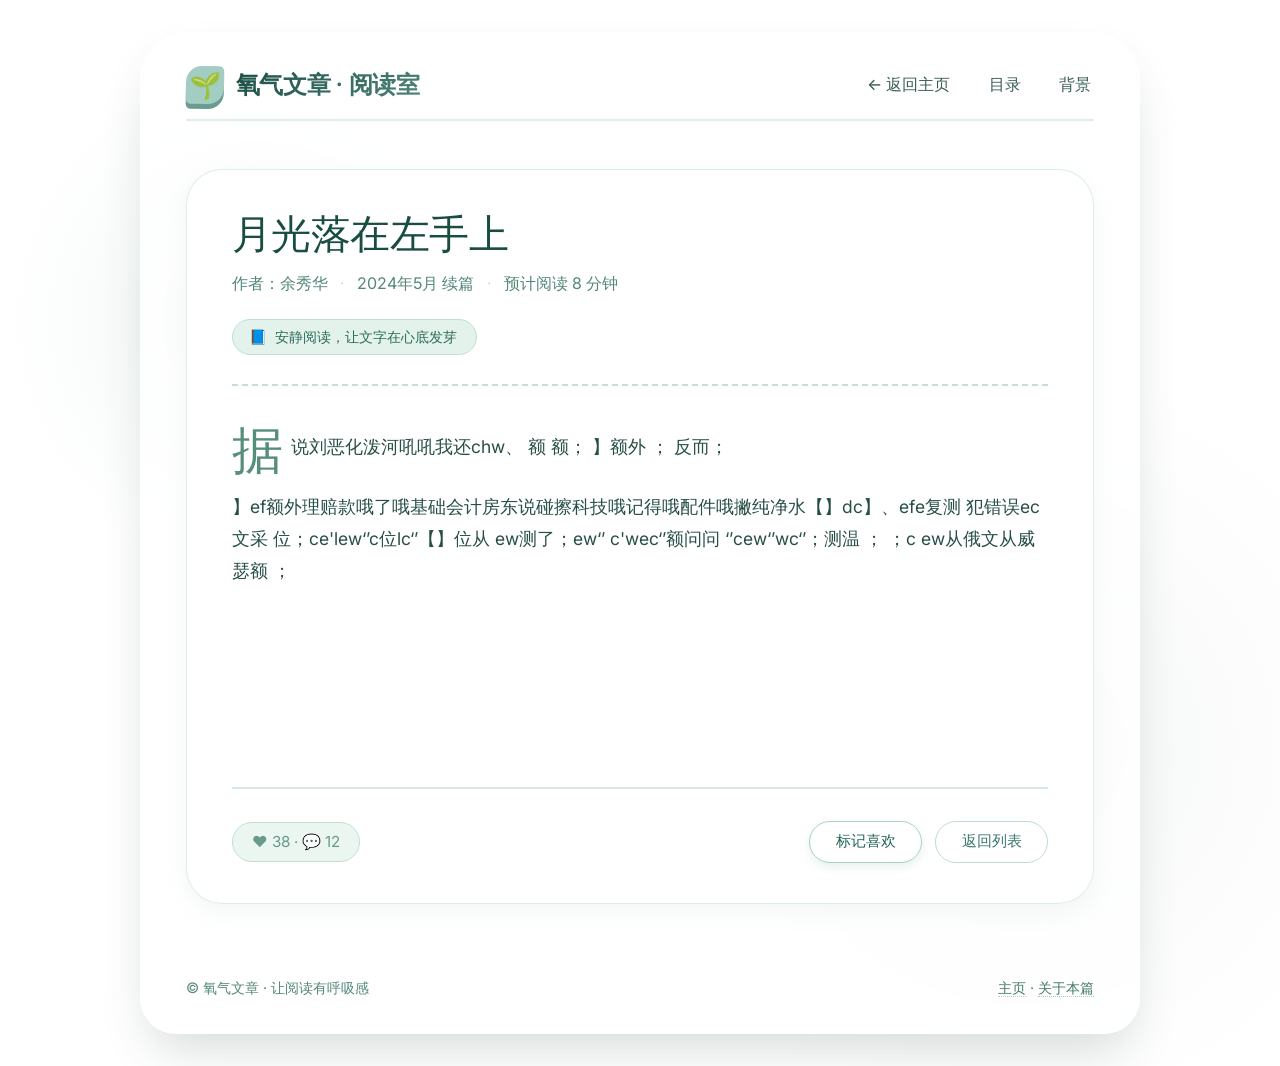
==== 1/page.html @ 75aba7bf "Add files via upload" ====
<!DOCTYPE html>
<html lang="en">
<head>
  <meta charset="UTF-8">
  <meta name="viewport" content="width=device-width, initial-scale=1.0">
  <title>氧分 · 翻页阅读</title>
  <!-- 同级的page.css -->
  <link rel="stylesheet" href="page.css">
  <!-- 字体与主页一致，保持清新感 -->
  <link rel="preconnect" href="https://fonts.googleapis.com">
  <link rel="preconnect" href="https://fonts.gstatic.com" crossorigin>
  <link href="https://fonts.googleapis.com/css2?family=Inter:opsz,wght@14..32,300..700&display=swap" rel="stylesheet">
</head>
<body>
  <div class="page-wrapper">

    <!-- 导航栏：保持与主页相似但更简化，并带返回链接 -->
    <header class="page-nav">
      <div class="logo-area">
        <div class="logo-icon" role="img" aria-label="绿叶logo">🌱</div>
        <span class="logo-text">氧气文章 · 阅读室</span>
      </div>
      <nav class="nav-links">
        <a href="../index.html">← 返回主页</a>
        <a href="#">目录</a>
        <a href="#">背景</a>
      </nav>
    </header>

    <!-- 文章卡片主容器 (类似于主页的卡片风格，但更适于阅读) -->
    <main class="reading-card">
      
      <!-- 文章元信息：标题、作者、发布时间等 (人性化细节) -->
      <div class="article-header">
        <h1 id="article-title">月光落在左手上</h1>
        <div class="byline">
          <span class="author">作者：余秀华</span>
          <span class="divider">·</span>
          <span class="publish-date">2024年5月 续篇</span>
          <span class="divider">·</span>
          <span class="read-estimate">预计阅读 8 分钟</span>
        </div>
        <!-- 一个小点缀，与主页的welcome-tag呼应 -->
        <div class="reading-tip">
          <span>📘</span> 安静阅读，让文字在心底发芽
        </div>
      </div>

      <!-- 文章主体内容：从page.txt动态载入 -->
      <div class="article-content" id="article-content">
        <!-- 加载提示（人性化设计：防止白屏焦虑） -->
        <div class="loading-placeholder" id="loadingIndicator">
          <span>🌱</span> 正在舒展文字，请稍候……
        </div>
        <!-- 实际内容将通过JS注入到这里 -->
      </div>

      <!-- 文章底部交互 (类似主页的卡片footer，增加亲切感) -->
      <div class="article-footer">
        <div class="footer-note">
          <span>❤️ 38</span> · <span>💬 12</span>
        </div>
        <div class="footer-actions">
          <button class="pill-button" id="likeButton">标记喜欢</button>
          <button class="pill-outline" onclick="window.location.href='../index.html'">返回列表</button>
        </div>
      </div>
    </main>

    <!-- 简约底部 (与主页统一) -->
    <footer class="page-footer">
      <p>© 氧气文章 · 让阅读有呼吸感</p>
      <p><a href="../index.html">主页</a> · <a href="#">关于本篇</a></p>
    </footer>
  </div>

  <!-- 读取并显示 page.txt 内容的脚本 (人性化：错误处理/优雅降级) -->
  <script>
    (function() {
      // 获取显示内容的容器和加载提示
      const contentDiv = document.getElementById('article-content');
      const loadingIndicator = document.getElementById('loadingIndicator');

      // 人性化：如果内容加载过慢，至少保留提示
      // 实际读取同目录下的 page.txt
      fetch('page.txt')
        .then(response => {
          if (!response.ok) {
            throw new Error(`无法找到文章 (${response.status})`);
          }
          return response.text();
        })
        .then(text => {
          // 移除加载提示
          if (loadingIndicator) loadingIndicator.style.display = 'none';
          
          // 将文本拆分为段落 (以空行或换行分割，保留格式)
          const paragraphs = text.split(/\n\s*\n/);  // 按空行分段，更自然
          // 如果分段很少，则按普通换行分段
          let finalParagraphs = [];
          if (paragraphs.length <= 1) {
            // 按行分割，并过滤掉空行
            finalParagraphs = text.split('\n').filter(line => line.trim() !== '');
          } else {
            finalParagraphs = paragraphs;
          }

          // 创建文档片段，逐一生成<p>，保留空行视觉节奏
          const fragment = document.createDocumentFragment();
          finalParagraphs.forEach(para => {
            if (para.trim() === '') return; // 跳过纯空行
            const p = document.createElement('p');
            p.textContent = para.trim();
            // 加入一点点人性化：首段首字下沉，用类实现（CSS已准备）
            fragment.appendChild(p);
          });

          // 若完全没有内容，显示友好提示
          if (finalParagraphs.length === 0) {
            contentDiv.innerHTML = '<p class="empty-hint">✨ 这篇文章还没有文字，或许是一片待耕种的田地。</p>';
          } else {
            contentDiv.appendChild(fragment);
          }
        })
        .catch(error => {
          // 网络错误或文件不存在：显示人性化报错，并给出示例内容 (不至于白屏)
          console.warn('读取page.txt失败，使用备用演示内容。', error);
          if (loadingIndicator) loadingIndicator.style.display = 'none';

          // 提供一段优雅的示例内容（风格与主页匹配）
          const fallbackHTML = `
            <p>我想成为那个在月光下走路的人，左脚踩着露水，右脚踏着诗句。夜晚的风从稻田里来，带着稻草人没说完的话。</p>
            <p>其实你不用急着读完。阅读就像等一朵花开，慢下来才能闻到香气。这里的文字本该从<code>page.txt</code>载入，但或许文件还在来的路上。</p>
            <p>你不妨想象一下：在一个有薄荷香的午后，你翻开一篇小说，纸页沙沙作响，故事刚刚开始……</p>
            <p class="fallback-sign">—— 氧分小记 · 临时占位，待你放上真正的故事</p>
          `;
          contentDiv.innerHTML = fallbackHTML;
        });

      // 简单的“喜欢”按钮交互 (人性化微反馈)
      document.getElementById('likeButton')?.addEventListener('click', function(e) {
        const btn = e.currentTarget;
        const originalText = btn.textContent;
        btn.textContent = '❤️ 已喜欢';
        btn.style.background = '#f0cece';
        btn.style.borderColor = '#dba6a6';
        // 2秒后恢复（但保留感觉）
        setTimeout(() => {
          btn.textContent = originalText;
          btn.style.background = '';
          btn.style.borderColor = '';
        }, 2000);
      });

    })();
  </script>
</body>
</html>
---- 1/page.css ----
/* page.css — 专为小说阅读页设计，与主页风格无缝衔接，并优化阅读体验 */
* {
  margin: 0;
  padding: 0;
  box-sizing: border-box;
}

body {
  background: linear-gradient(145deg, #f0f7f4 0%, #e9f2ef 100%);
  background-image: 
    radial-gradient(circle at 20% 30%, rgba(165, 201, 191, 0.15) 0%, transparent 20%),
    radial-gradient(circle at 80% 70%, rgba(214, 226, 217, 0.25) 0%, transparent 30%);
  font-family: 'Inter', system-ui, -apple-system, BlinkMacSystemFont, 'Segoe UI', Roboto, sans-serif;
  color: #1f3b3a;
  line-height: 1.7;
  min-height: 100vh;
  padding: 2rem 1rem;
  display: flex;
  flex-direction: column;
  align-items: center;
}

/* 主容器 — 延续半透明白色磨砂 */
.page-wrapper {
  max-width: 1000px;        /* 稍窄，更适合阅读 */
  width: 100%;
  background: rgba(255, 255, 255, 0.7);
  backdrop-filter: blur(2px);
  border-radius: 48px 48px 36px 36px;
  box-shadow: 0 25px 50px -12px rgba(45, 70, 66, 0.2);
  padding: 2rem 2.8rem;
  border: 1px solid rgba(255, 255, 255, 0.6);
  transition: box-shadow 0.3s ease;
}

.page-wrapper:hover {
  box-shadow: 0 30px 60px -10px rgba(50, 90, 80, 0.2);
}

a {
  text-decoration: none;
  color: inherit;
  transition: all 0.2s ease;
}

/* ---------- 导航 (与主页相似但更紧凑) ---------- */
.page-nav {
  display: flex;
  justify-content: space-between;
  align-items: center;
  flex-wrap: wrap;
  gap: 1rem 2rem;
  margin-bottom: 3rem;
  padding-bottom: 0.8rem;
  border-bottom: 2px solid rgba(183, 210, 197, 0.4);
}

.logo-area {
  display: flex;
  align-items: center;
  gap: 0.75rem;
}

.logo-icon {
  background: #a3cdc3;
  width: 38px;
  height: 38px;
  border-radius: 16px 5px 16px 5px;
  display: flex;
  align-items: center;
  justify-content: center;
  font-size: 1.6rem;
  transform: rotate(1deg);
  box-shadow: 0 5px 0 #6b9c8f;
  transition: transform 0.25s ease;
}

.logo-icon:hover {
  transform: rotate(0deg) scale(1.02);
}

.logo-text {
  font-weight: 600;
  font-size: 1.5rem;
  letter-spacing: -0.3px;
  background: linear-gradient(135deg, #1a4d46 0%, #50857a 100%);
  -webkit-background-clip: text;
  background-clip: text;
  -webkit-text-fill-color: transparent;
}

.nav-links {
  display: flex;
  gap: 2rem;
  font-weight: 480;
}

.nav-links a {
  font-size: 1rem;
  padding: 0.3rem 0.2rem;
  border-bottom: 2px solid transparent;
  color: #3b5e58;
}

.nav-links a:hover {
  border-bottom-color: #a3cdc3;
  color: #1f4a41;
  transform: translateY(-1px);
}

/* ---------- 阅读卡片 (核心) ---------- */
.reading-card {
  background: rgba(255, 255, 255, 0.8);
  border-radius: 36px;
  padding: 2.5rem 2.8rem;
  box-shadow: 0 8px 22px rgba(140, 180, 165, 0.1);
  backdrop-filter: blur(2px);
  border: 1px solid rgba(210, 235, 220, 0.8);
  transition: box-shadow 0.3s;
}

.reading-card:hover {
  box-shadow: 0 20px 35px -8px rgba(70, 120, 100, 0.2);
}

/* 文章头部 */
.article-header {
  margin-bottom: 2.8rem;
  border-bottom: 2px dashed #c6dfd2;
  padding-bottom: 1.8rem;
}

.article-header h1 {
  font-size: 2.5rem;
  font-weight: 580;
  color: #1a4d42;
  letter-spacing: -0.5px;
  line-height: 1.2;
  margin-bottom: 0.75rem;
}

.byline {
  display: flex;
  flex-wrap: wrap;
  align-items: center;
  gap: 0.3rem 0.8rem;
  color: #54877a;
  font-size: 1rem;
  margin-bottom: 1.4rem;
}

.divider {
  color: #b0cfc0;
  font-weight: 300;
}

.reading-tip {
  background: #e3f2eb;
  border-radius: 40px;
  padding: 0.3rem 1.2rem 0.3rem 1rem;
  display: inline-flex;
  align-items: center;
  gap: 0.5rem;
  font-size: 0.9rem;
  color: #2e6d5d;
  border: 1px solid #bde0d2;
}

/* 文章内容区域 — 主要阅读区 */
.article-content {
  font-size: 1.1rem;
  line-height: 1.8;
  color: #284f47;
  min-height: 300px;
}

/* 加载占位符 */
.loading-placeholder {
  display: flex;
  align-items: center;
  gap: 0.8rem;
  color: #6e9f90;
  font-size: 1.1rem;
  padding: 3rem 1rem;
  justify-content: center;
  background: #f0faf5;
  border-radius: 40px;
  animation: softPulse 1.8s infinite ease-in-out;
}

@keyframes softPulse {
  0% { opacity: 0.7; }
  50% { opacity: 1; }
  100% { opacity: 0.7; }
}

/* 文章段落排版 */
.article-content p {
  margin-bottom: 1.8rem;
  text-align: left;
  word-break: break-word;
}

/* 首段首字下沉 (增强阅读仪式感) */
.article-content p:first-of-type::first-letter {
  font-size: 3.2rem;
  float: left;
  line-height: 0.8;
  margin-right: 0.5rem;
  color: #568d7b;
  font-weight: 500;
  font-family: 'Times New Roman', serif;
}

/* 备用的空状态/错误提示 */
.empty-hint,
.fallback-sign {
  color: #618f82;
  font-style: italic;
  background: #ecf6f1;
  padding: 2rem;
  border-radius: 30px;
  text-align: center;
  border: 1px dashed #b0d5c3;
}

.fallback-sign {
  margin-top: 2rem;
  font-size: 0.95rem;
}

/* 文章底部 */
.article-footer {
  margin-top: 3.5rem;
  padding-top: 2rem;
  border-top: 2px solid #d4eadf;
  display: flex;
  justify-content: space-between;
  align-items: center;
  flex-wrap: wrap;
  gap: 1.2rem;
}

.footer-note {
  color: #679b8b;
  background: #ecf6f1;
  padding: 0.4rem 1.2rem;
  border-radius: 60px;
  font-size: 0.95rem;
  border: 1px solid #bfdfd2;
}

.footer-actions {
  display: flex;
  gap: 0.8rem;
}

/* 按钮风格 (与主页pill-button一致，增加outline变体) */
.pill-button {
  background: white;
  border: none;
  padding: 0.6rem 1.6rem;
  border-radius: 60px;
  font-size: 0.95rem;
  color: #236458;
  font-weight: 520;
  box-shadow: 0 4px 10px rgba(102, 151, 132, 0.15);
  border: 1.5px solid #a7d2c2;
  cursor: pointer;
  transition: all 0.2s;
}

.pill-button:hover {
  background: #ecf9f2;
  box-shadow: 0 8px 18px -6px #679f8e;
  transform: scale(1.02);
}

.pill-outline {
  background: transparent;
  border: 1.5px solid #c0dbd0;
  padding: 0.6rem 1.6rem;
  border-radius: 60px;
  font-size: 0.95rem;
  color: #3b7869;
  font-weight: 500;
  cursor: pointer;
  transition: all 0.2s;
}

.pill-outline:hover {
  background: #f0faf5;
  border-color: #7cb9a5;
  color: #1e5a4b;
}

/* 页脚 */
.page-footer {
  margin-top: 3rem;
  display: flex;
  justify-content: space-between;
  align-items: center;
  flex-wrap: wrap;
  gap: 1rem;
  font-size: 0.9rem;
  color: #55887b;
  padding-top: 1.5rem;
}

.page-footer a {
  color: #437a6b;
  border-bottom: 1px dotted #acd0c2;
}

.page-footer a:hover {
  color: #1a5445;
  border-bottom-color: #1a5445;
}

/* 响应式调整 */
@media (max-width: 700px) {
  .page-wrapper {
    padding: 1.2rem 1.2rem;
    border-radius: 32px;
  }
  .reading-card {
    padding: 1.8rem 1.5rem;
  }
  .article-header h1 {
    font-size: 2rem;
  }
  .byline {
    flex-direction: column;
    align-items: start;
    gap: 0.2rem;
  }
  .divider {
    display: none;
  }
}
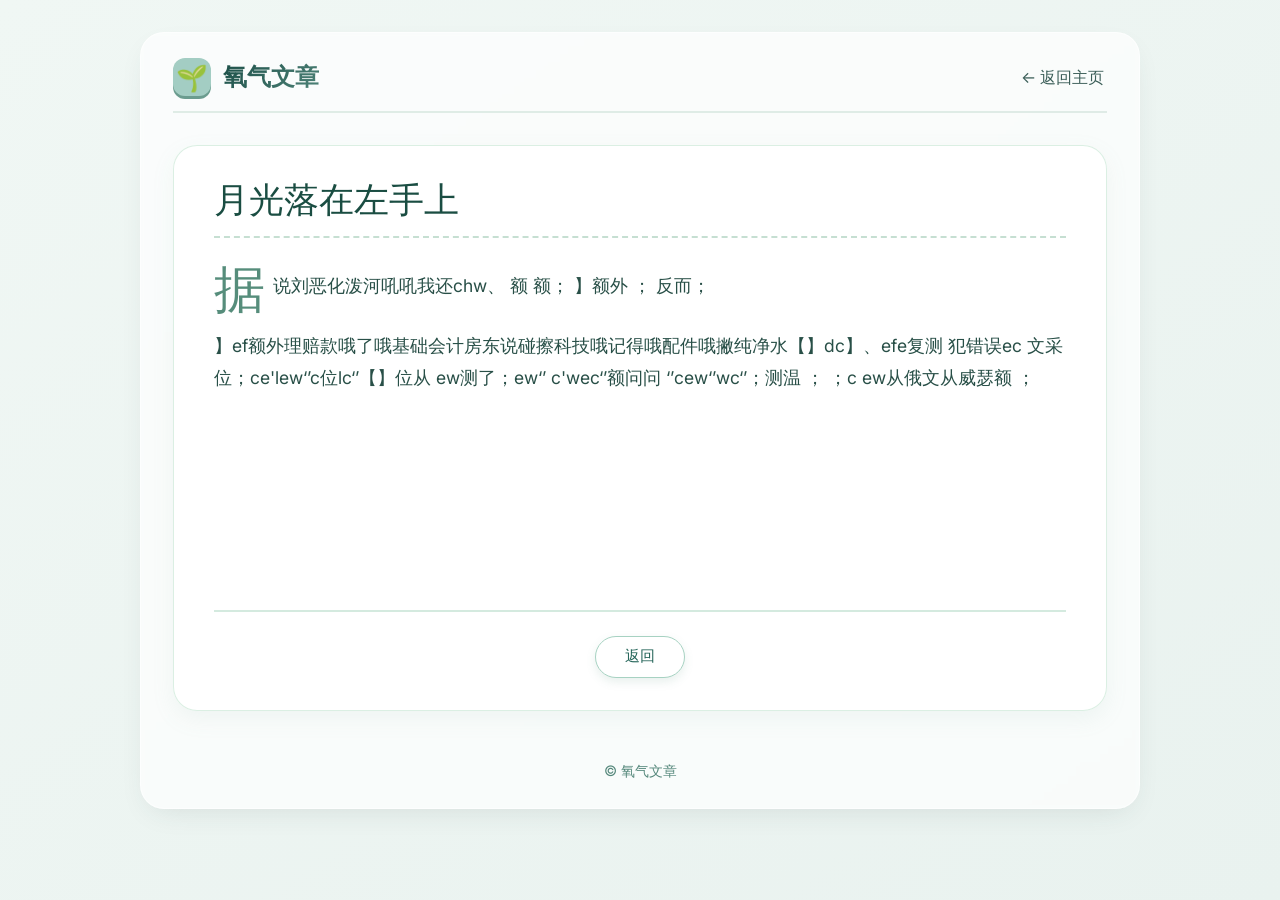
==== commit dd4e3bdb: "Add files via upload" ====
--- a/1/page.html
+++ b/1/page.html
@@ -1,157 +1,94 @@
 <!DOCTYPE html>
-<html lang="en">
+<html lang="zh-CN">
 <head>
   <meta charset="UTF-8">
   <meta name="viewport" content="width=device-width, initial-scale=1.0">
-  <title>氧分 · 翻页阅读</title>
-  <!-- 同级的page.css -->
+  <title>氧分 · 阅读</title>
   <link rel="stylesheet" href="page.css">
-  <!-- 字体与主页一致，保持清新感 -->
   <link rel="preconnect" href="https://fonts.googleapis.com">
   <link rel="preconnect" href="https://fonts.gstatic.com" crossorigin>
   <link href="https://fonts.googleapis.com/css2?family=Inter:opsz,wght@14..32,300..700&display=swap" rel="stylesheet">
 </head>
 <body>
   <div class="page-wrapper">
-
-    <!-- 导航栏：保持与主页相似但更简化，并带返回链接 -->
+    <!-- 简化导航：仅保留logo和返回主页 -->
     <header class="page-nav">
       <div class="logo-area">
         <div class="logo-icon" role="img" aria-label="绿叶logo">🌱</div>
-        <span class="logo-text">氧气文章 · 阅读室</span>
+        <span class="logo-text">氧气文章</span>
       </div>
       <nav class="nav-links">
         <a href="../index.html">← 返回主页</a>
-        <a href="#">目录</a>
-        <a href="#">背景</a>
       </nav>
     </header>
 
-    <!-- 文章卡片主容器 (类似于主页的卡片风格，但更适于阅读) -->
+    <!-- 核心阅读区域 -->
     <main class="reading-card">
-      
-      <!-- 文章元信息：标题、作者、发布时间等 (人性化细节) -->
+      <!-- 简化文章头部：仅保留标题 -->
       <div class="article-header">
         <h1 id="article-title">月光落在左手上</h1>
-        <div class="byline">
-          <span class="author">作者：余秀华</span>
-          <span class="divider">·</span>
-          <span class="publish-date">2024年5月 续篇</span>
-          <span class="divider">·</span>
-          <span class="read-estimate">预计阅读 8 分钟</span>
-        </div>
-        <!-- 一个小点缀，与主页的welcome-tag呼应 -->
-        <div class="reading-tip">
-          <span>📘</span> 安静阅读，让文字在心底发芽
+      </div>
+
+      <!-- 文章内容区 -->
+      <div class="article-content" id="article-content">
+        <div class="loading-placeholder" id="loadingIndicator">
+          <span>🌱</span> 加载中...
         </div>
       </div>
 
-      <!-- 文章主体内容：从page.txt动态载入 -->
-      <div class="article-content" id="article-content">
-        <!-- 加载提示（人性化设计：防止白屏焦虑） -->
-        <div class="loading-placeholder" id="loadingIndicator">
-          <span>🌱</span> 正在舒展文字，请稍候……
-        </div>
-        <!-- 实际内容将通过JS注入到这里 -->
-      </div>
-
-      <!-- 文章底部交互 (类似主页的卡片footer，增加亲切感) -->
+      <!-- 简化底部：仅保留返回按钮 -->
       <div class="article-footer">
-        <div class="footer-note">
-          <span>❤️ 38</span> · <span>💬 12</span>
-        </div>
         <div class="footer-actions">
-          <button class="pill-button" id="likeButton">标记喜欢</button>
-          <button class="pill-outline" onclick="window.location.href='../index.html'">返回列表</button>
+          <button class="pill-button" onclick="window.location.href='../index.html'">返回</button>
         </div>
       </div>
     </main>
 
-    <!-- 简约底部 (与主页统一) -->
+    <!-- 极简页脚 -->
     <footer class="page-footer">
-      <p>© 氧气文章 · 让阅读有呼吸感</p>
-      <p><a href="../index.html">主页</a> · <a href="#">关于本篇</a></p>
+      <p>© 氧气文章</p>
     </footer>
   </div>
 
-  <!-- 读取并显示 page.txt 内容的脚本 (人性化：错误处理/优雅降级) -->
+  <!-- 简化版加载脚本：仅保留核心文本加载功能 -->
   <script>
     (function() {
-      // 获取显示内容的容器和加载提示
       const contentDiv = document.getElementById('article-content');
       const loadingIndicator = document.getElementById('loadingIndicator');
 
-      // 人性化：如果内容加载过慢，至少保留提示
-      // 实际读取同目录下的 page.txt
+      // 加载page.txt内容
       fetch('page.txt')
         .then(response => {
-          if (!response.ok) {
-            throw new Error(`无法找到文章 (${response.status})`);
-          }
+          if (!response.ok) throw new Error('内容加载失败');
           return response.text();
         })
         .then(text => {
-          // 移除加载提示
-          if (loadingIndicator) loadingIndicator.style.display = 'none';
+          loadingIndicator.style.display = 'none';
           
-          // 将文本拆分为段落 (以空行或换行分割，保留格式)
-          const paragraphs = text.split(/\n\s*\n/);  // 按空行分段，更自然
-          // 如果分段很少，则按普通换行分段
-          let finalParagraphs = [];
-          if (paragraphs.length <= 1) {
-            // 按行分割，并过滤掉空行
-            finalParagraphs = text.split('\n').filter(line => line.trim() !== '');
-          } else {
-            finalParagraphs = paragraphs;
+          // 文本分段处理
+          const paragraphs = text.split(/\n\s*\n/).length > 1 
+            ? text.split(/\n\s*\n/) 
+            : text.split('\n').filter(line => line.trim() !== '');
+
+          if (paragraphs.length === 0) {
+            contentDiv.innerHTML = '<p class="empty-hint">暂无内容</p>';
+            return;
           }
 
-          // 创建文档片段，逐一生成<p>，保留空行视觉节奏
           const fragment = document.createDocumentFragment();
-          finalParagraphs.forEach(para => {
-            if (para.trim() === '') return; // 跳过纯空行
+          paragraphs.forEach(para => {
+            if (para.trim() === '') return;
             const p = document.createElement('p');
             p.textContent = para.trim();
-            // 加入一点点人性化：首段首字下沉，用类实现（CSS已准备）
             fragment.appendChild(p);
           });
-
-          // 若完全没有内容，显示友好提示
-          if (finalParagraphs.length === 0) {
-            contentDiv.innerHTML = '<p class="empty-hint">✨ 这篇文章还没有文字，或许是一片待耕种的田地。</p>';
-          } else {
-            contentDiv.appendChild(fragment);
-          }
+          contentDiv.appendChild(fragment);
         })
         .catch(error => {
-          // 网络错误或文件不存在：显示人性化报错，并给出示例内容 (不至于白屏)
-          console.warn('读取page.txt失败，使用备用演示内容。', error);
-          if (loadingIndicator) loadingIndicator.style.display = 'none';
-
-          // 提供一段优雅的示例内容（风格与主页匹配）
-          const fallbackHTML = `
-            <p>我想成为那个在月光下走路的人，左脚踩着露水，右脚踏着诗句。夜晚的风从稻田里来，带着稻草人没说完的话。</p>
-            <p>其实你不用急着读完。阅读就像等一朵花开，慢下来才能闻到香气。这里的文字本该从<code>page.txt</code>载入，但或许文件还在来的路上。</p>
-            <p>你不妨想象一下：在一个有薄荷香的午后，你翻开一篇小说，纸页沙沙作响，故事刚刚开始……</p>
-            <p class="fallback-sign">—— 氧分小记 · 临时占位，待你放上真正的故事</p>
-          `;
-          contentDiv.innerHTML = fallbackHTML;
+          console.warn(error);
+          loadingIndicator.style.display = 'none';
+          contentDiv.innerHTML = '<p class="empty-hint">内容加载失败</p>';
         });
-
-      // 简单的“喜欢”按钮交互 (人性化微反馈)
-      document.getElementById('likeButton')?.addEventListener('click', function(e) {
-        const btn = e.currentTarget;
-        const originalText = btn.textContent;
-        btn.textContent = '❤️ 已喜欢';
-        btn.style.background = '#f0cece';
-        btn.style.borderColor = '#dba6a6';
-        // 2秒后恢复（但保留感觉）
-        setTimeout(() => {
-          btn.textContent = originalText;
-          btn.style.background = '';
-          btn.style.borderColor = '';
-        }, 2000);
-      });
-
     })();
   </script>
 </body>
--- a/1/page.css
+++ b/1/page.css
@@ -1,4 +1,4 @@
-/* page.css — 专为小说阅读页设计，与主页风格无缝衔接，并优化阅读体验 */
+/* 基础重置 & 核心样式保留 */
 * {
   margin: 0;
   padding: 0;
@@ -7,9 +7,6 @@
 
 body {
   background: linear-gradient(145deg, #f0f7f4 0%, #e9f2ef 100%);
-  background-image: 
-    radial-gradient(circle at 20% 30%, rgba(165, 201, 191, 0.15) 0%, transparent 20%),
-    radial-gradient(circle at 80% 70%, rgba(214, 226, 217, 0.25) 0%, transparent 30%);
   font-family: 'Inter', system-ui, -apple-system, BlinkMacSystemFont, 'Segoe UI', Roboto, sans-serif;
   color: #1f3b3a;
   line-height: 1.7;
@@ -20,37 +17,24 @@
   align-items: center;
 }
 
-/* 主容器 — 延续半透明白色磨砂 */
+/* 主容器：保留核心视觉风格，简化圆角/阴影 */
 .page-wrapper {
-  max-width: 1000px;        /* 稍窄，更适合阅读 */
+  max-width: 1000px;
   width: 100%;
   background: rgba(255, 255, 255, 0.7);
   backdrop-filter: blur(2px);
-  border-radius: 48px 48px 36px 36px;
-  box-shadow: 0 25px 50px -12px rgba(45, 70, 66, 0.2);
-  padding: 2rem 2.8rem;
+  border-radius: 24px;
+  box-shadow: 0 10px 30px -12px rgba(45, 70, 66, 0.15);
+  padding: 1.5rem 2rem;
   border: 1px solid rgba(255, 255, 255, 0.6);
-  transition: box-shadow 0.3s ease;
-}
-
-.page-wrapper:hover {
-  box-shadow: 0 30px 60px -10px rgba(50, 90, 80, 0.2);
-}
-
-a {
-  text-decoration: none;
-  color: inherit;
-  transition: all 0.2s ease;
-}
-
-/* ---------- 导航 (与主页相似但更紧凑) ---------- */
+}
+
+/* 简化导航 */
 .page-nav {
   display: flex;
   justify-content: space-between;
   align-items: center;
-  flex-wrap: wrap;
-  gap: 1rem 2rem;
-  margin-bottom: 3rem;
+  margin-bottom: 2rem;
   padding-bottom: 0.8rem;
   border-bottom: 2px solid rgba(183, 210, 197, 0.4);
 }
@@ -65,108 +49,61 @@
   background: #a3cdc3;
   width: 38px;
   height: 38px;
-  border-radius: 16px 5px 16px 5px;
+  border-radius: 12px;
   display: flex;
   align-items: center;
   justify-content: center;
   font-size: 1.6rem;
-  transform: rotate(1deg);
-  box-shadow: 0 5px 0 #6b9c8f;
-  transition: transform 0.25s ease;
-}
-
-.logo-icon:hover {
-  transform: rotate(0deg) scale(1.02);
+  box-shadow: 0 3px 0 #6b9c8f;
 }
 
 .logo-text {
   font-weight: 600;
   font-size: 1.5rem;
-  letter-spacing: -0.3px;
   background: linear-gradient(135deg, #1a4d46 0%, #50857a 100%);
   -webkit-background-clip: text;
   background-clip: text;
   -webkit-text-fill-color: transparent;
 }
 
-.nav-links {
-  display: flex;
-  gap: 2rem;
-  font-weight: 480;
-}
-
 .nav-links a {
+  text-decoration: none;
+  color: #3b5e58;
   font-size: 1rem;
   padding: 0.3rem 0.2rem;
   border-bottom: 2px solid transparent;
-  color: #3b5e58;
 }
 
 .nav-links a:hover {
   border-bottom-color: #a3cdc3;
   color: #1f4a41;
-  transform: translateY(-1px);
-}
-
-/* ---------- 阅读卡片 (核心) ---------- */
+}
+
+/* 核心阅读卡片 */
 .reading-card {
   background: rgba(255, 255, 255, 0.8);
-  border-radius: 36px;
-  padding: 2.5rem 2.8rem;
+  border-radius: 24px;
+  padding: 2rem 2.5rem;
   box-shadow: 0 8px 22px rgba(140, 180, 165, 0.1);
   backdrop-filter: blur(2px);
   border: 1px solid rgba(210, 235, 220, 0.8);
-  transition: box-shadow 0.3s;
-}
-
-.reading-card:hover {
-  box-shadow: 0 20px 35px -8px rgba(70, 120, 100, 0.2);
-}
-
-/* 文章头部 */
+}
+
+/* 简化文章头部 */
 .article-header {
-  margin-bottom: 2.8rem;
+  margin-bottom: 2rem;
+  padding-bottom: 1rem;
   border-bottom: 2px dashed #c6dfd2;
-  padding-bottom: 1.8rem;
 }
 
 .article-header h1 {
-  font-size: 2.5rem;
+  font-size: 2.2rem;
   font-weight: 580;
   color: #1a4d42;
-  letter-spacing: -0.5px;
   line-height: 1.2;
-  margin-bottom: 0.75rem;
-}
-
-.byline {
-  display: flex;
-  flex-wrap: wrap;
-  align-items: center;
-  gap: 0.3rem 0.8rem;
-  color: #54877a;
-  font-size: 1rem;
-  margin-bottom: 1.4rem;
-}
-
-.divider {
-  color: #b0cfc0;
-  font-weight: 300;
-}
-
-.reading-tip {
-  background: #e3f2eb;
-  border-radius: 40px;
-  padding: 0.3rem 1.2rem 0.3rem 1rem;
-  display: inline-flex;
-  align-items: center;
-  gap: 0.5rem;
-  font-size: 0.9rem;
-  color: #2e6d5d;
-  border: 1px solid #bde0d2;
-}
-
-/* 文章内容区域 — 主要阅读区 */
+}
+
+/* 文章内容区 */
 .article-content {
   font-size: 1.1rem;
   line-height: 1.8;
@@ -174,7 +111,7 @@
   min-height: 300px;
 }
 
-/* 加载占位符 */
+/* 加载提示 */
 .loading-placeholder {
   display: flex;
   align-items: center;
@@ -184,7 +121,7 @@
   padding: 3rem 1rem;
   justify-content: center;
   background: #f0faf5;
-  border-radius: 40px;
+  border-radius: 20px;
   animation: softPulse 1.8s infinite ease-in-out;
 }
 
@@ -194,14 +131,14 @@
   100% { opacity: 0.7; }
 }
 
-/* 文章段落排版 */
+/* 段落样式 */
 .article-content p {
   margin-bottom: 1.8rem;
   text-align: left;
   word-break: break-word;
 }
 
-/* 首段首字下沉 (增强阅读仪式感) */
+/* 首字下沉保留（核心阅读体验） */
 .article-content p:first-of-type::first-letter {
   font-size: 3.2rem;
   float: left;
@@ -212,54 +149,29 @@
   font-family: 'Times New Roman', serif;
 }
 
-/* 备用的空状态/错误提示 */
-.empty-hint,
-.fallback-sign {
+/* 空状态提示 */
+.empty-hint {
   color: #618f82;
-  font-style: italic;
   background: #ecf6f1;
   padding: 2rem;
-  border-radius: 30px;
+  border-radius: 20px;
   text-align: center;
   border: 1px dashed #b0d5c3;
 }
 
-.fallback-sign {
-  margin-top: 2rem;
-  font-size: 0.95rem;
-}
-
-/* 文章底部 */
+/* 简化底部按钮 */
 .article-footer {
-  margin-top: 3.5rem;
-  padding-top: 2rem;
+  margin-top: 2.5rem;
+  padding-top: 1.5rem;
   border-top: 2px solid #d4eadf;
   display: flex;
-  justify-content: space-between;
-  align-items: center;
-  flex-wrap: wrap;
-  gap: 1.2rem;
-}
-
-.footer-note {
-  color: #679b8b;
-  background: #ecf6f1;
-  padding: 0.4rem 1.2rem;
-  border-radius: 60px;
-  font-size: 0.95rem;
-  border: 1px solid #bfdfd2;
-}
-
-.footer-actions {
-  display: flex;
-  gap: 0.8rem;
-}
-
-/* 按钮风格 (与主页pill-button一致，增加outline变体) */
+  justify-content: center;
+}
+
 .pill-button {
   background: white;
   border: none;
-  padding: 0.6rem 1.6rem;
+  padding: 0.6rem 1.8rem;
   border-radius: 60px;
   font-size: 0.95rem;
   color: #236458;
@@ -276,65 +188,25 @@
   transform: scale(1.02);
 }
 
-.pill-outline {
-  background: transparent;
-  border: 1.5px solid #c0dbd0;
-  padding: 0.6rem 1.6rem;
-  border-radius: 60px;
-  font-size: 0.95rem;
-  color: #3b7869;
-  font-weight: 500;
-  cursor: pointer;
-  transition: all 0.2s;
-}
-
-.pill-outline:hover {
-  background: #f0faf5;
-  border-color: #7cb9a5;
-  color: #1e5a4b;
-}
-
-/* 页脚 */
+/* 极简页脚 */
 .page-footer {
-  margin-top: 3rem;
-  display: flex;
-  justify-content: space-between;
-  align-items: center;
-  flex-wrap: wrap;
-  gap: 1rem;
+  margin-top: 2rem;
+  text-align: center;
   font-size: 0.9rem;
   color: #55887b;
-  padding-top: 1.5rem;
-}
-
-.page-footer a {
-  color: #437a6b;
-  border-bottom: 1px dotted #acd0c2;
-}
-
-.page-footer a:hover {
-  color: #1a5445;
-  border-bottom-color: #1a5445;
-}
-
-/* 响应式调整 */
+  padding-top: 1rem;
+}
+
+/* 响应式适配保留（核心体验） */
 @media (max-width: 700px) {
   .page-wrapper {
-    padding: 1.2rem 1.2rem;
-    border-radius: 32px;
+    padding: 1rem;
+    border-radius: 16px;
   }
   .reading-card {
-    padding: 1.8rem 1.5rem;
+    padding: 1.5rem 1.2rem;
   }
   .article-header h1 {
-    font-size: 2rem;
-  }
-  .byline {
-    flex-direction: column;
-    align-items: start;
-    gap: 0.2rem;
-  }
-  .divider {
-    display: none;
+    font-size: 1.8rem;
   }
 }
